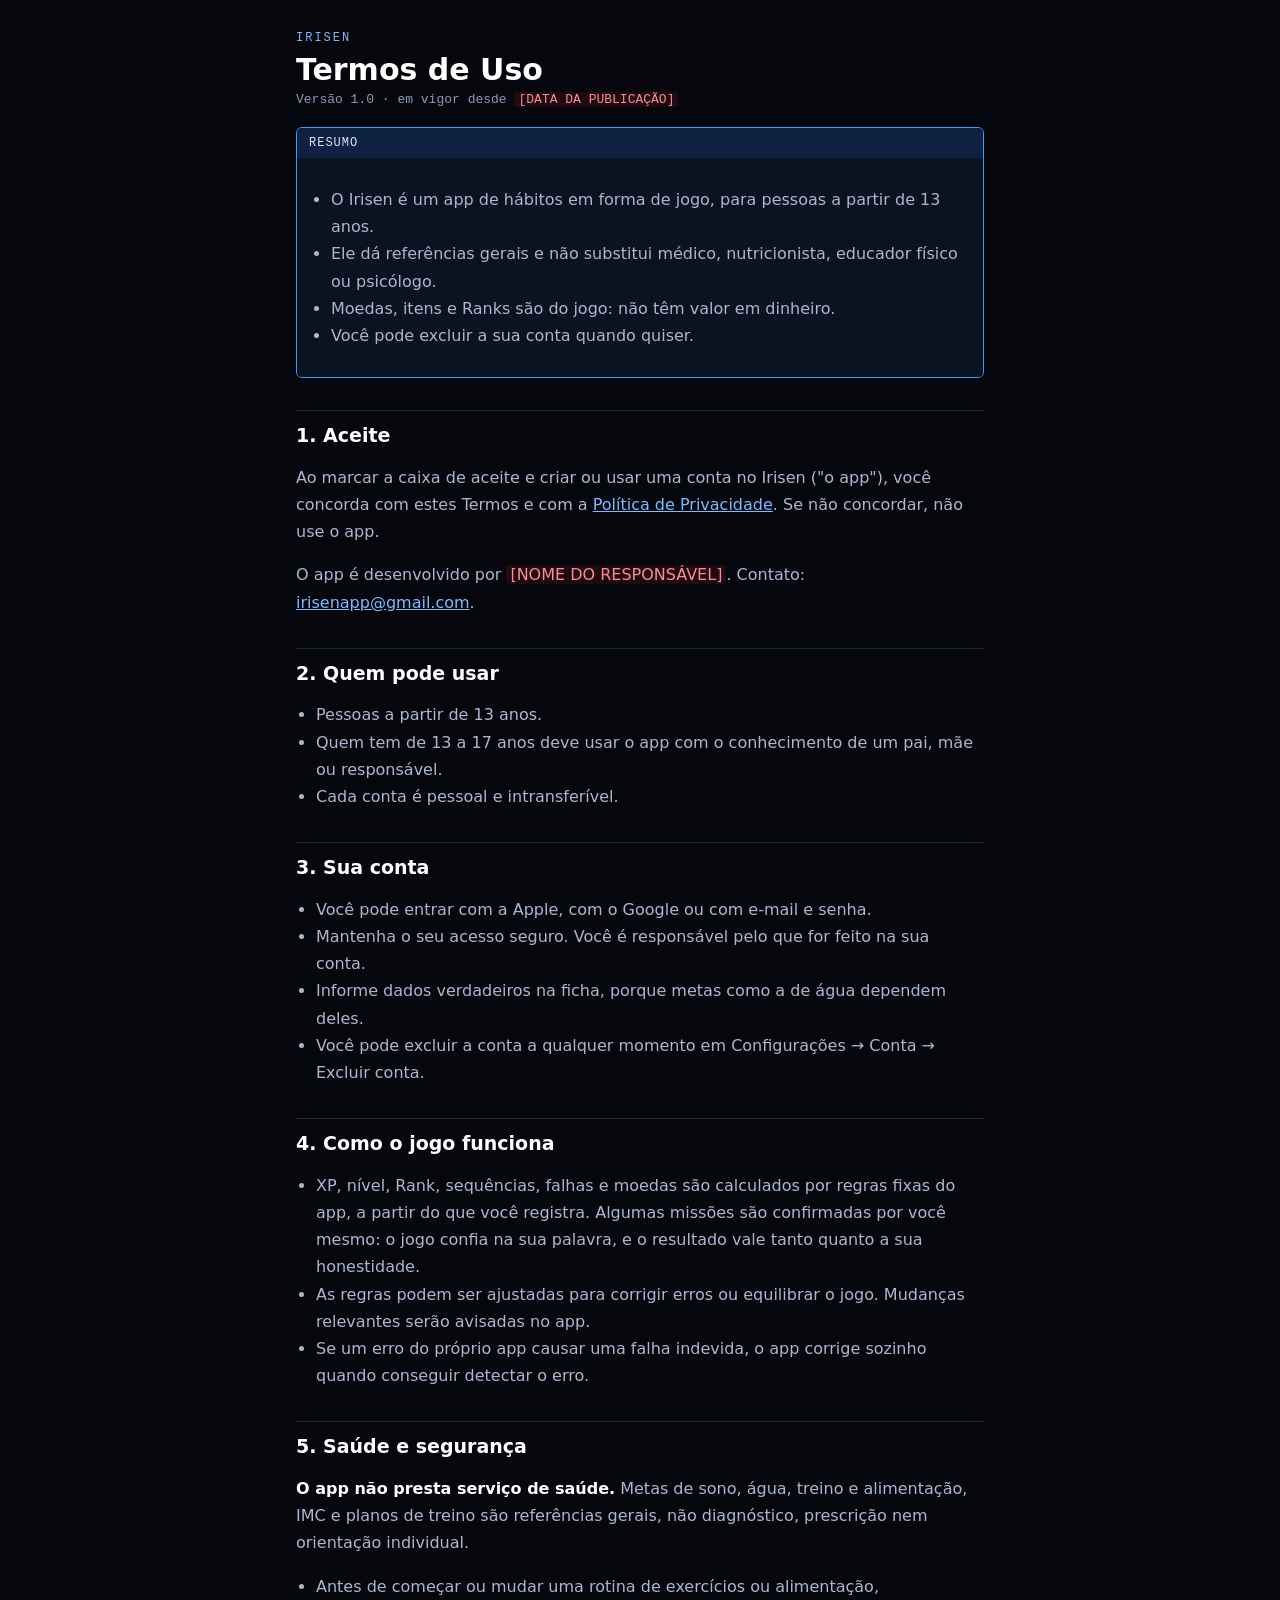
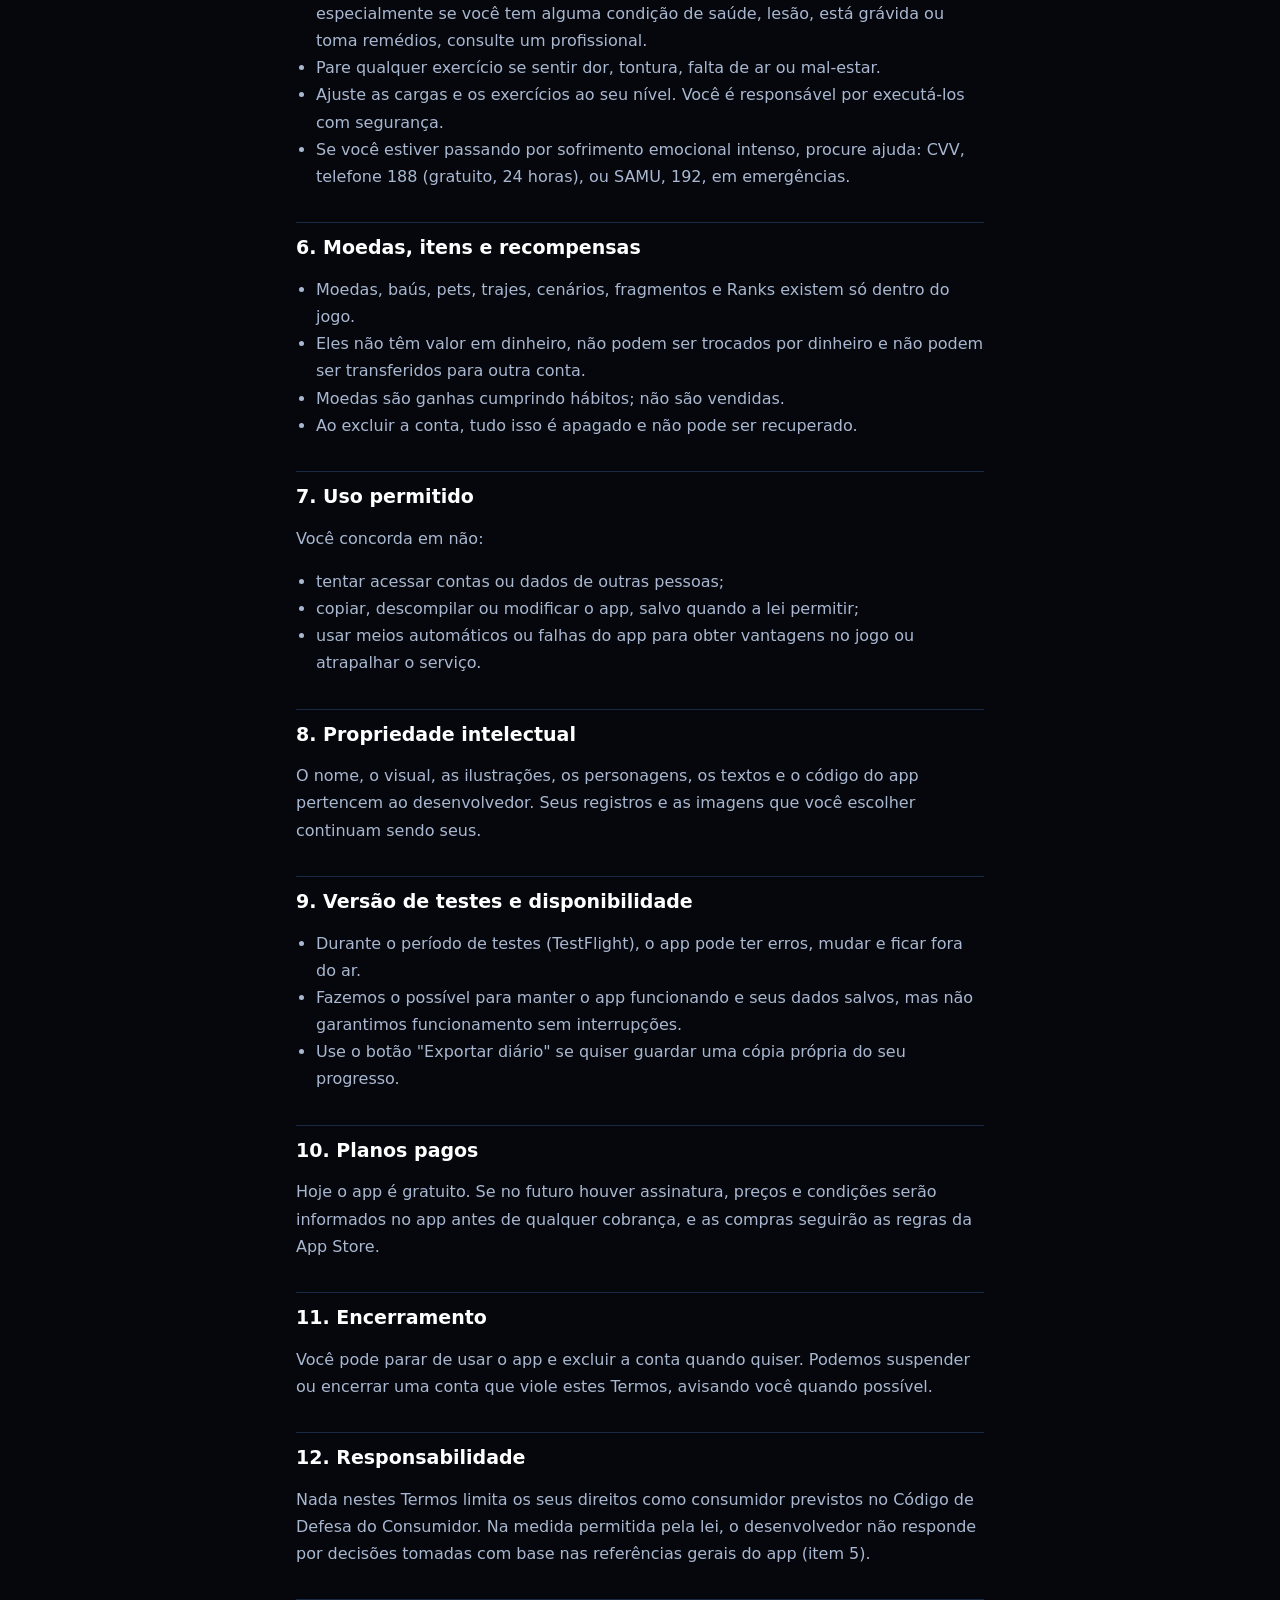
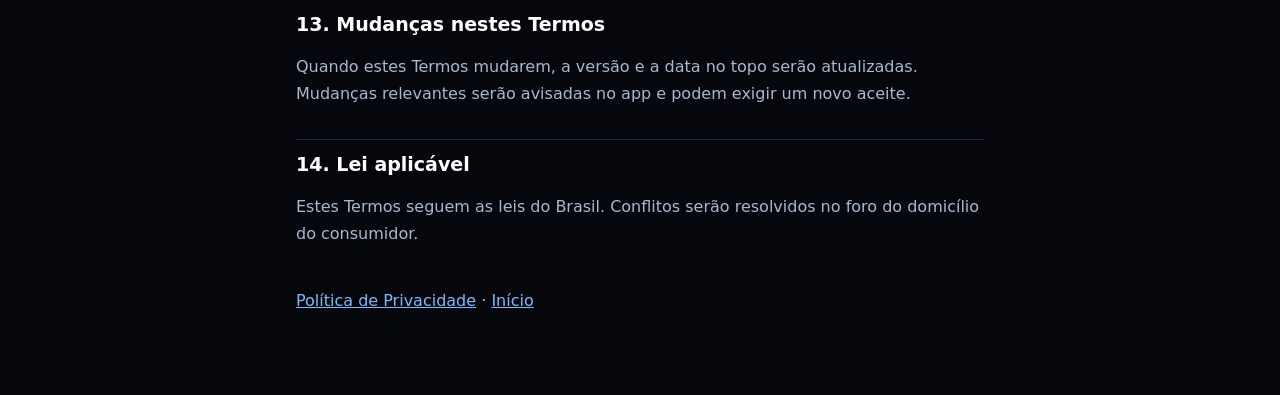
==== termos.html @ b31cfc2e "Política de Privacidade e Termos de Uso do Irisen (rascunho v1.0) Co-Authored-By: Claude Opus 5.5 <n" ====
<!doctype html>
<html lang="pt-BR">
<head>
<meta charset="utf-8">
<meta name="viewport" content="width=device-width, initial-scale=1">
<title>Termos de Uso · Irisen</title>
<link rel="stylesheet" href="estilo.css">
</head>
<body>
<main>
<div class="rotulo">IRISEN</div>
<h1>Termos de Uso</h1>
<div class="versao">Versão 1.0 · em vigor desde <span class="pendente">[DATA DA PUBLICAÇÃO]</span></div>

<div class="janela">
  <div class="cab">RESUMO</div>
  <div class="corpo">
    <ul>
      <li>O Irisen é um app de hábitos em forma de jogo, para pessoas a partir de 13 anos.</li>
      <li>Ele dá referências gerais e não substitui médico, nutricionista, educador físico ou psicólogo.</li>
      <li>Moedas, itens e Ranks são do jogo: não têm valor em dinheiro.</li>
      <li>Você pode excluir a sua conta quando quiser.</li>
    </ul>
  </div>
</div>

<h2>1. Aceite</h2>
<p>Ao marcar a caixa de aceite e criar ou usar uma conta no Irisen ("o app"), você concorda com estes Termos e com a <a href="privacidade.html">Política de Privacidade</a>. Se não concordar, não use o app.</p>
<p>O app é desenvolvido por <span class="pendente">[NOME DO RESPONSÁVEL]</span>. Contato: <a href="mailto:irisenapp@gmail.com">irisenapp@gmail.com</a>.</p>

<h2>2. Quem pode usar</h2>
<ul>
  <li>Pessoas a partir de 13 anos.</li>
  <li>Quem tem de 13 a 17 anos deve usar o app com o conhecimento de um pai, mãe ou responsável.</li>
  <li>Cada conta é pessoal e intransferível.</li>
</ul>

<h2>3. Sua conta</h2>
<ul>
  <li>Você pode entrar com a Apple, com o Google ou com e-mail e senha.</li>
  <li>Mantenha o seu acesso seguro. Você é responsável pelo que for feito na sua conta.</li>
  <li>Informe dados verdadeiros na ficha, porque metas como a de água dependem deles.</li>
  <li>Você pode excluir a conta a qualquer momento em Configurações → Conta → Excluir conta.</li>
</ul>

<h2>4. Como o jogo funciona</h2>
<ul>
  <li>XP, nível, Rank, sequências, falhas e moedas são calculados por regras fixas do app, a partir do que você registra. Algumas missões são confirmadas por você mesmo: o jogo confia na sua palavra, e o resultado vale tanto quanto a sua honestidade.</li>
  <li>As regras podem ser ajustadas para corrigir erros ou equilibrar o jogo. Mudanças relevantes serão avisadas no app.</li>
  <li>Se um erro do próprio app causar uma falha indevida, o app corrige sozinho quando conseguir detectar o erro.</li>
</ul>

<h2>5. Saúde e segurança</h2>
<p><strong>O app não presta serviço de saúde.</strong> Metas de sono, água, treino e alimentação, IMC e planos de treino são referências gerais, não diagnóstico, prescrição nem orientação individual.</p>
<ul>
  <li>Antes de começar ou mudar uma rotina de exercícios ou alimentação, especialmente se você tem alguma condição de saúde, lesão, está grávida ou toma remédios, consulte um profissional.</li>
  <li>Pare qualquer exercício se sentir dor, tontura, falta de ar ou mal-estar.</li>
  <li>Ajuste as cargas e os exercícios ao seu nível. Você é responsável por executá-los com segurança.</li>
  <li>Se você estiver passando por sofrimento emocional intenso, procure ajuda: CVV, telefone 188 (gratuito, 24 horas), ou SAMU, 192, em emergências.</li>
</ul>

<h2>6. Moedas, itens e recompensas</h2>
<ul>
  <li>Moedas, baús, pets, trajes, cenários, fragmentos e Ranks existem só dentro do jogo.</li>
  <li>Eles não têm valor em dinheiro, não podem ser trocados por dinheiro e não podem ser transferidos para outra conta.</li>
  <li>Moedas são ganhas cumprindo hábitos; não são vendidas.</li>
  <li>Ao excluir a conta, tudo isso é apagado e não pode ser recuperado.</li>
</ul>

<h2>7. Uso permitido</h2>
<p>Você concorda em não:</p>
<ul>
  <li>tentar acessar contas ou dados de outras pessoas;</li>
  <li>copiar, descompilar ou modificar o app, salvo quando a lei permitir;</li>
  <li>usar meios automáticos ou falhas do app para obter vantagens no jogo ou atrapalhar o serviço.</li>
</ul>

<h2>8. Propriedade intelectual</h2>
<p>O nome, o visual, as ilustrações, os personagens, os textos e o código do app pertencem ao desenvolvedor. Seus registros e as imagens que você escolher continuam sendo seus.</p>

<h2>9. Versão de testes e disponibilidade</h2>
<ul>
  <li>Durante o período de testes (TestFlight), o app pode ter erros, mudar e ficar fora do ar.</li>
  <li>Fazemos o possível para manter o app funcionando e seus dados salvos, mas não garantimos funcionamento sem interrupções.</li>
  <li>Use o botão "Exportar diário" se quiser guardar uma cópia própria do seu progresso.</li>
</ul>

<h2>10. Planos pagos</h2>
<p>Hoje o app é gratuito. Se no futuro houver assinatura, preços e condições serão informados no app antes de qualquer cobrança, e as compras seguirão as regras da App Store.</p>

<h2>11. Encerramento</h2>
<p>Você pode parar de usar o app e excluir a conta quando quiser. Podemos suspender ou encerrar uma conta que viole estes Termos, avisando você quando possível.</p>

<h2>12. Responsabilidade</h2>
<p>Nada nestes Termos limita os seus direitos como consumidor previstos no Código de Defesa do Consumidor. Na medida permitida pela lei, o desenvolvedor não responde por decisões tomadas com base nas referências gerais do app (item 5).</p>

<h2>13. Mudanças nestes Termos</h2>
<p>Quando estes Termos mudarem, a versão e a data no topo serão atualizadas. Mudanças relevantes serão avisadas no app e podem exigir um novo aceite.</p>

<h2>14. Lei aplicável</h2>
<p>Estes Termos seguem as leis do Brasil. Conflitos serão resolvidos no foro do domicílio do consumidor.</p>

<p style="margin-top:40px"><a href="privacidade.html">Política de Privacidade</a> · <a href="index.html">Início</a></p>
</main>
</body>
</html>
---- estilo.css ----
:root{--fundo:#05070D;--sup:#0B1220;--borda:#1B2A44;--azul:#3D9BFF;--azulc:#7CBBFF;--cab:#0E2140;--txt:#FFFFFF;--sec:#A9B8D0}
*{box-sizing:border-box}
body{margin:0;background:var(--fundo);color:var(--sec);font:16px/1.7 Inter,system-ui,-apple-system,sans-serif}
main{max-width:720px;margin:0 auto;padding:32px 16px 64px}
.rotulo{font:500 12px/1 "JetBrains Mono",ui-monospace,monospace;letter-spacing:2px;color:var(--azulc)}
h1{font:700 30px/1.2 "Chakra Petch",system-ui,sans-serif;color:var(--txt);margin:8px 0 4px}
h2{font:600 19px/1.3 "Chakra Petch",system-ui,sans-serif;color:var(--txt);margin:32px 0 8px;padding-top:12px;border-top:1px solid var(--borda)}
.versao{font:500 13px "JetBrains Mono",ui-monospace,monospace;color:#8A9AB5}
.janela{border:1px solid var(--azul);border-radius:6px;overflow:hidden;margin:20px 0}
.janela .cab{background:var(--cab);color:#D6E6FF;font:500 12px "JetBrains Mono",ui-monospace,monospace;letter-spacing:1px;padding:8px 12px}
.janela .corpo{background:var(--sup);padding:12px 14px}
strong{color:var(--txt);font-weight:600}
a{color:var(--azulc)}
ul{padding-left:20px}
table{width:100%;border-collapse:collapse;font-size:14px;margin:8px 0}
th,td{text-align:left;vertical-align:top;padding:8px;border-bottom:1px solid var(--borda)}
th{color:var(--txt);font-weight:600}
.pendente{background:#1F0A10;color:#FF8A96;padding:0 4px;border-radius:3px}
.aviso{border:1px solid #FF4D5E;background:#1F0A10;color:#FFC2C9;border-radius:6px;padding:10px 12px;font-size:14px;margin:16px 0}
@media (max-width:520px){table{font-size:13px}th,td{padding:6px 4px}}
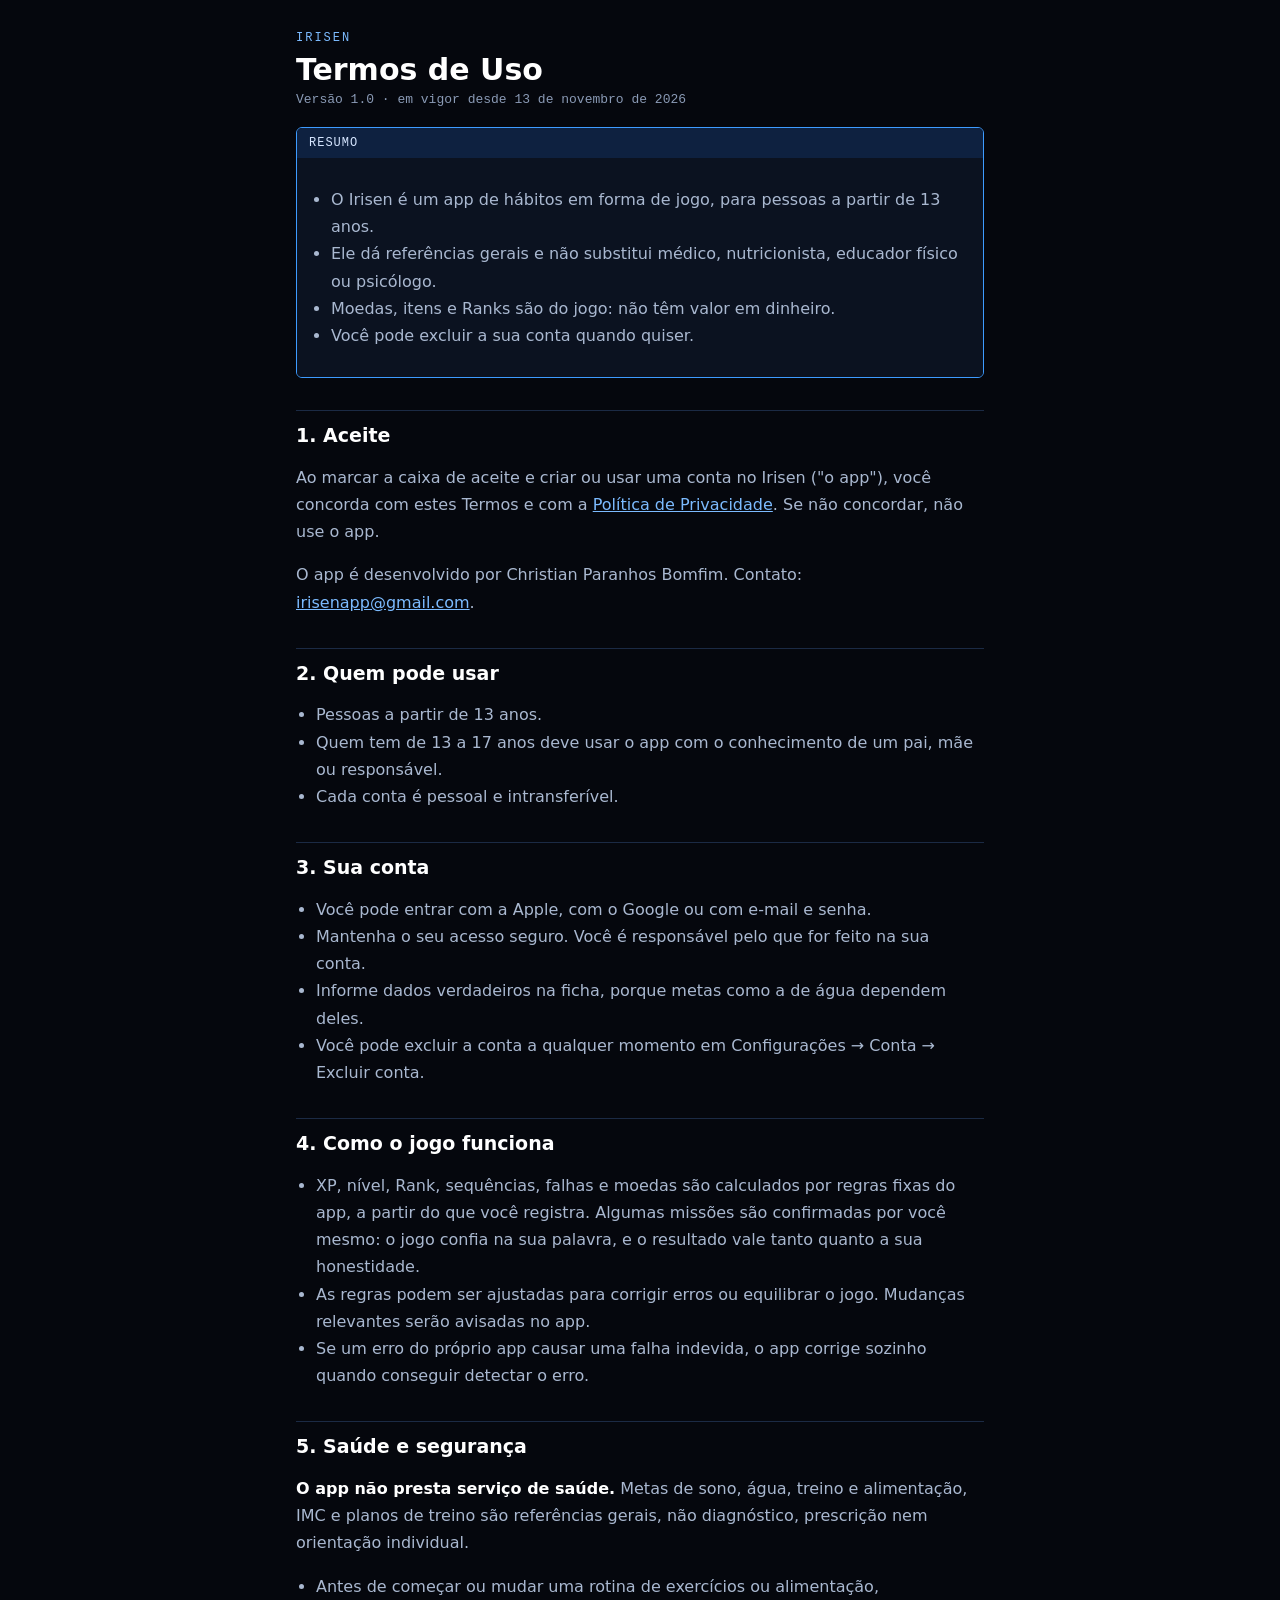
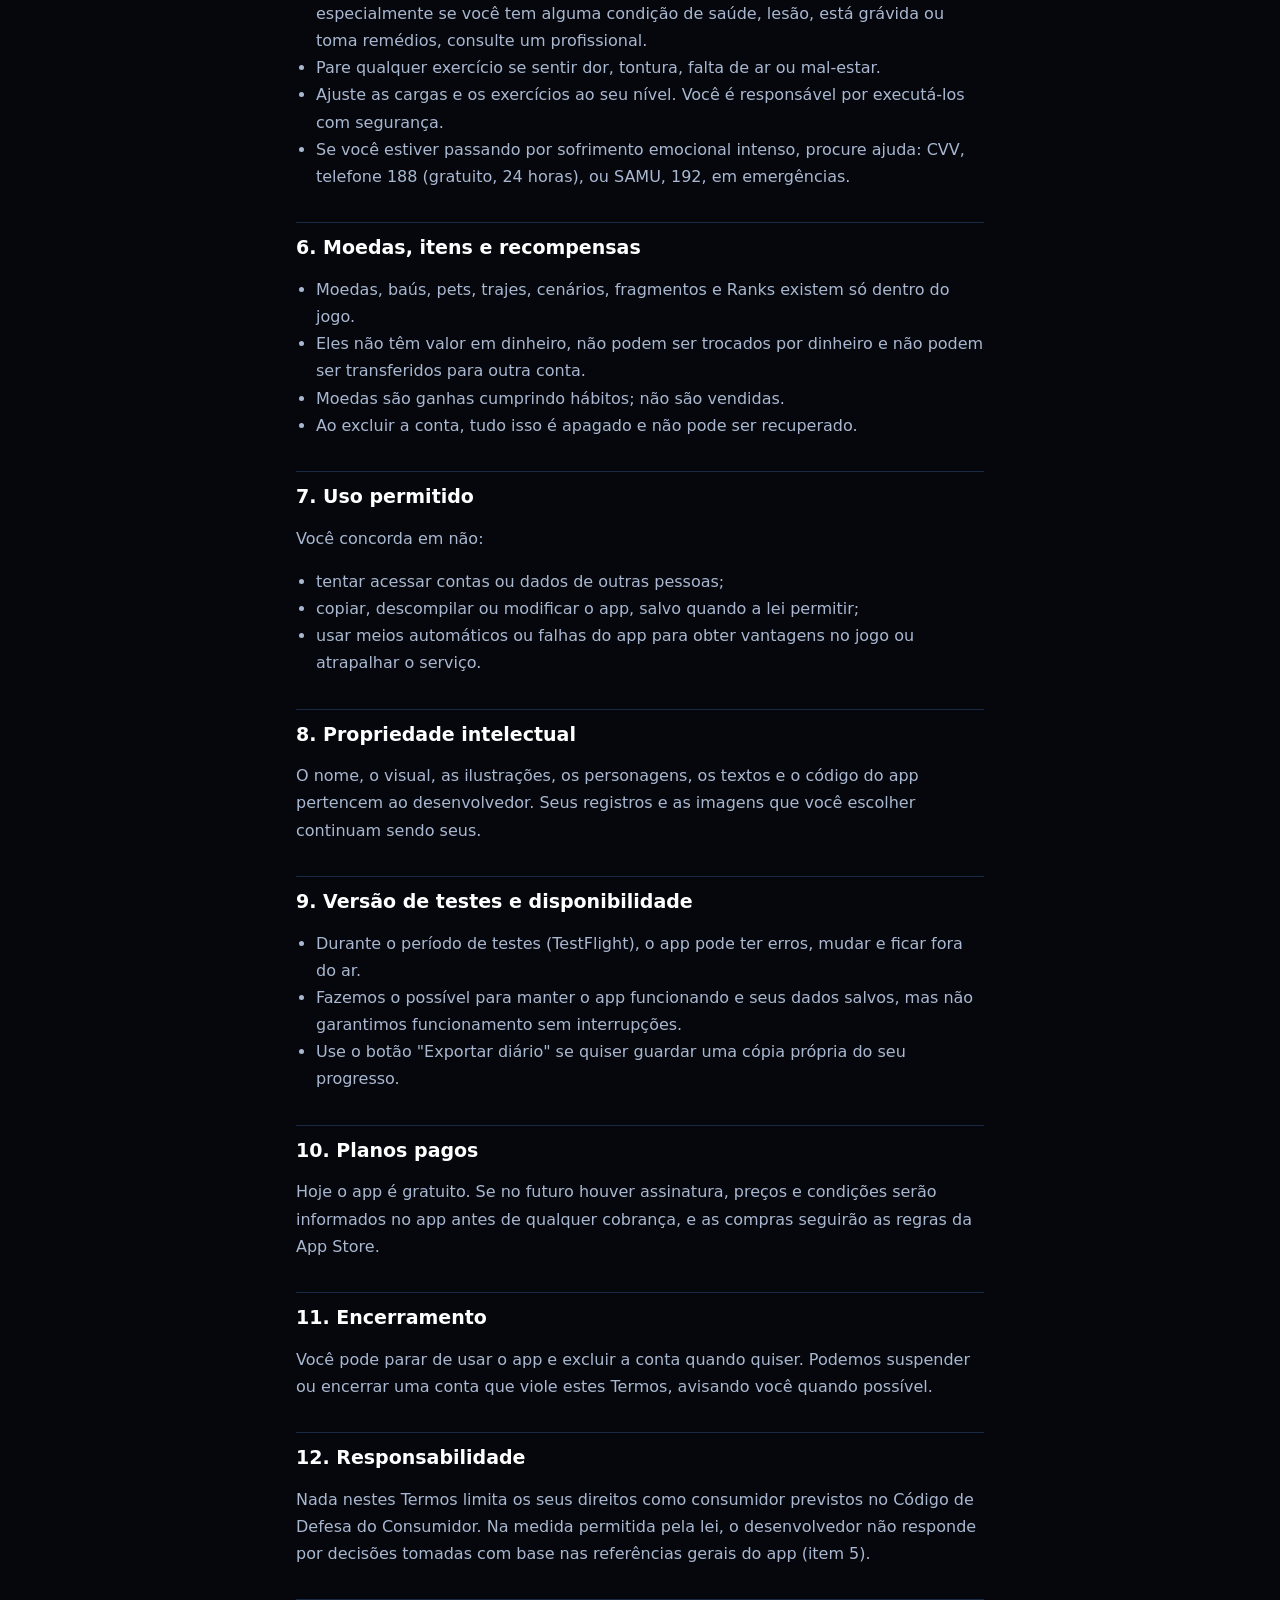
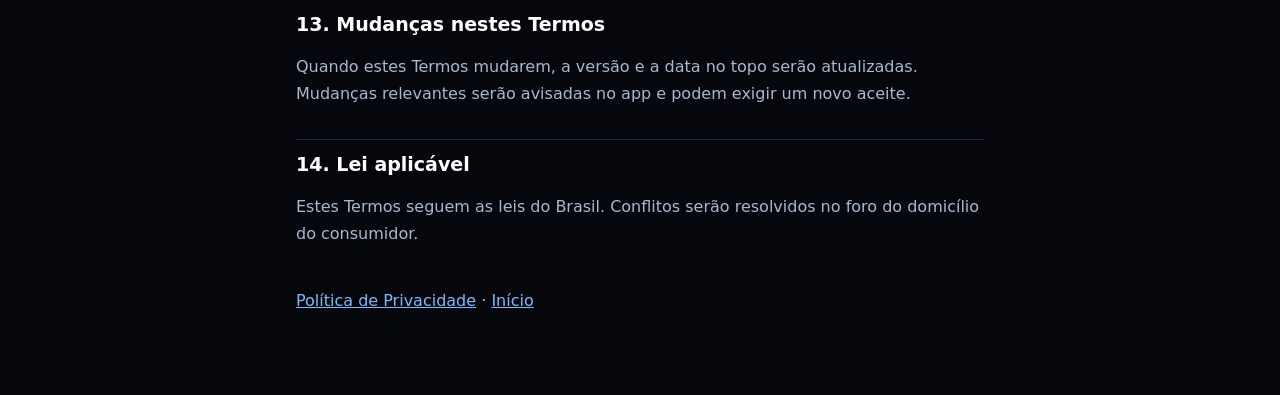
==== commit e4968106: "Preenche responsável e data de vigência (13/11/2026) Co-Authored-By: Claude Opus 5.5 <noreply@anthro" ====
--- a/termos.html
+++ b/termos.html
@@ -10,7 +10,7 @@
 <main>
 <div class="rotulo">IRISEN</div>
 <h1>Termos de Uso</h1>
-<div class="versao">Versão 1.0 · em vigor desde <span class="pendente">[DATA DA PUBLICAÇÃO]</span></div>
+<div class="versao">Versão 1.0 · em vigor desde 13 de novembro de 2026</div>
 
 <div class="janela">
   <div class="cab">RESUMO</div>
@@ -26,7 +26,7 @@
 
 <h2>1. Aceite</h2>
 <p>Ao marcar a caixa de aceite e criar ou usar uma conta no Irisen ("o app"), você concorda com estes Termos e com a <a href="privacidade.html">Política de Privacidade</a>. Se não concordar, não use o app.</p>
-<p>O app é desenvolvido por <span class="pendente">[NOME DO RESPONSÁVEL]</span>. Contato: <a href="mailto:irisenapp@gmail.com">irisenapp@gmail.com</a>.</p>
+<p>O app é desenvolvido por Christian Paranhos Bomfim. Contato: <a href="mailto:irisenapp@gmail.com">irisenapp@gmail.com</a>.</p>
 
 <h2>2. Quem pode usar</h2>
 <ul>
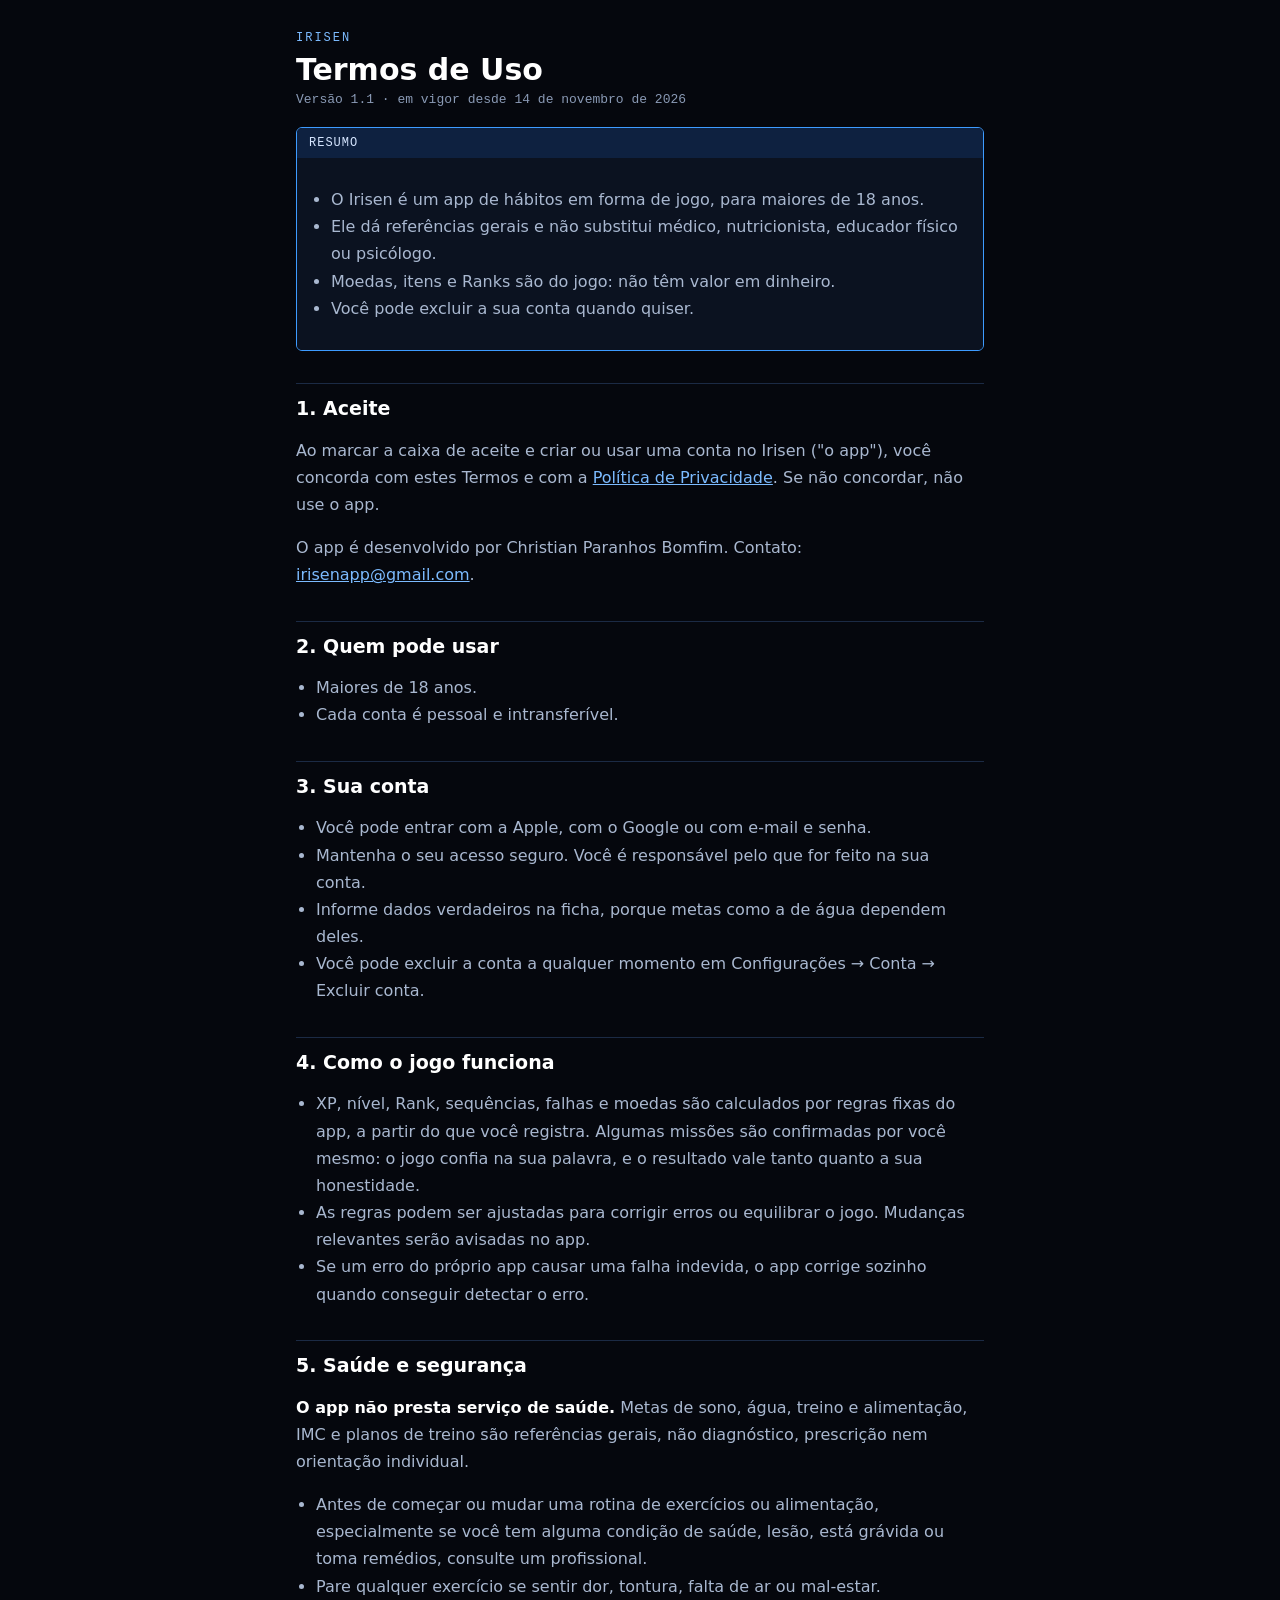
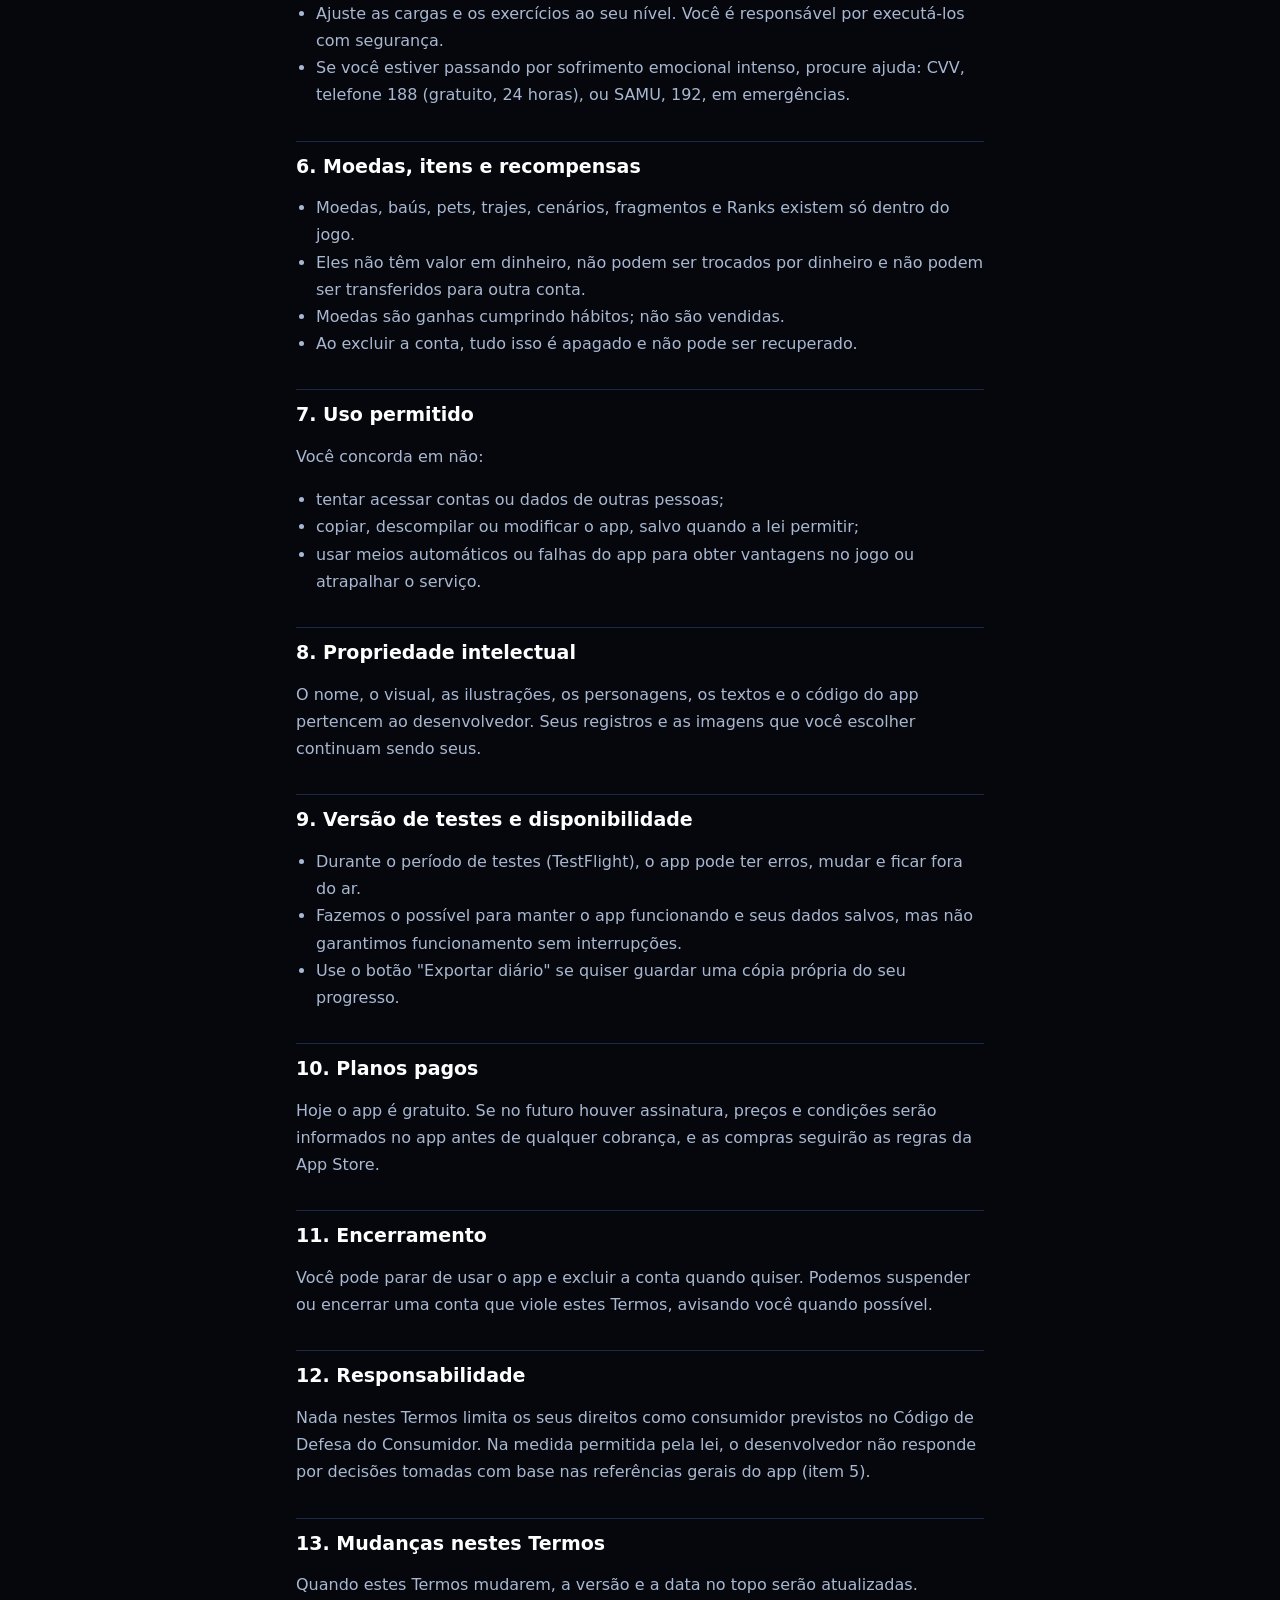
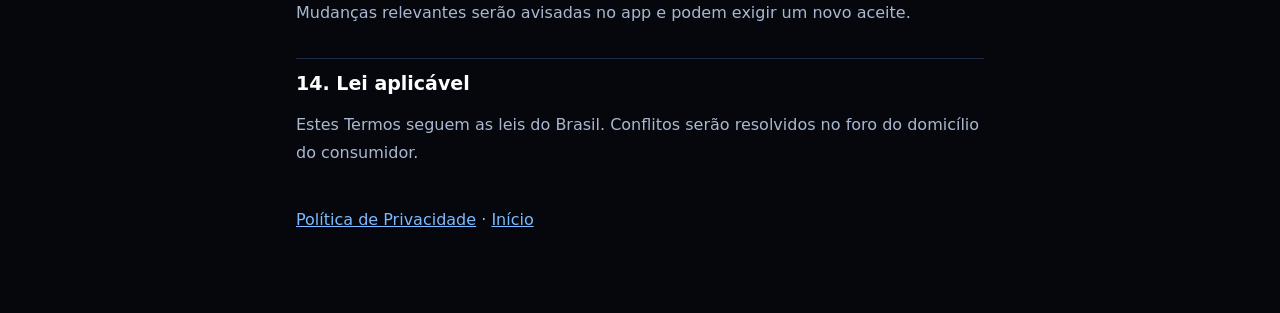
==== commit f5ac8dfe: "Idade mínima de 18 anos na Política e nos Termos (v1.1) Decisão de 13/11/2026: 1ª versão pública e t" ====
--- a/termos.html
+++ b/termos.html
@@ -10,13 +10,13 @@
 <main>
 <div class="rotulo">IRISEN</div>
 <h1>Termos de Uso</h1>
-<div class="versao">Versão 1.0 · em vigor desde 13 de novembro de 2026</div>
+<div class="versao">Versão 1.1 · em vigor desde 14 de novembro de 2026</div>
 
 <div class="janela">
   <div class="cab">RESUMO</div>
   <div class="corpo">
     <ul>
-      <li>O Irisen é um app de hábitos em forma de jogo, para pessoas a partir de 13 anos.</li>
+      <li>O Irisen é um app de hábitos em forma de jogo, para maiores de 18 anos.</li>
       <li>Ele dá referências gerais e não substitui médico, nutricionista, educador físico ou psicólogo.</li>
       <li>Moedas, itens e Ranks são do jogo: não têm valor em dinheiro.</li>
       <li>Você pode excluir a sua conta quando quiser.</li>
@@ -30,8 +30,7 @@
 
 <h2>2. Quem pode usar</h2>
 <ul>
-  <li>Pessoas a partir de 13 anos.</li>
-  <li>Quem tem de 13 a 17 anos deve usar o app com o conhecimento de um pai, mãe ou responsável.</li>
+  <li>Maiores de 18 anos.</li>
   <li>Cada conta é pessoal e intransferível.</li>
 </ul>
 
